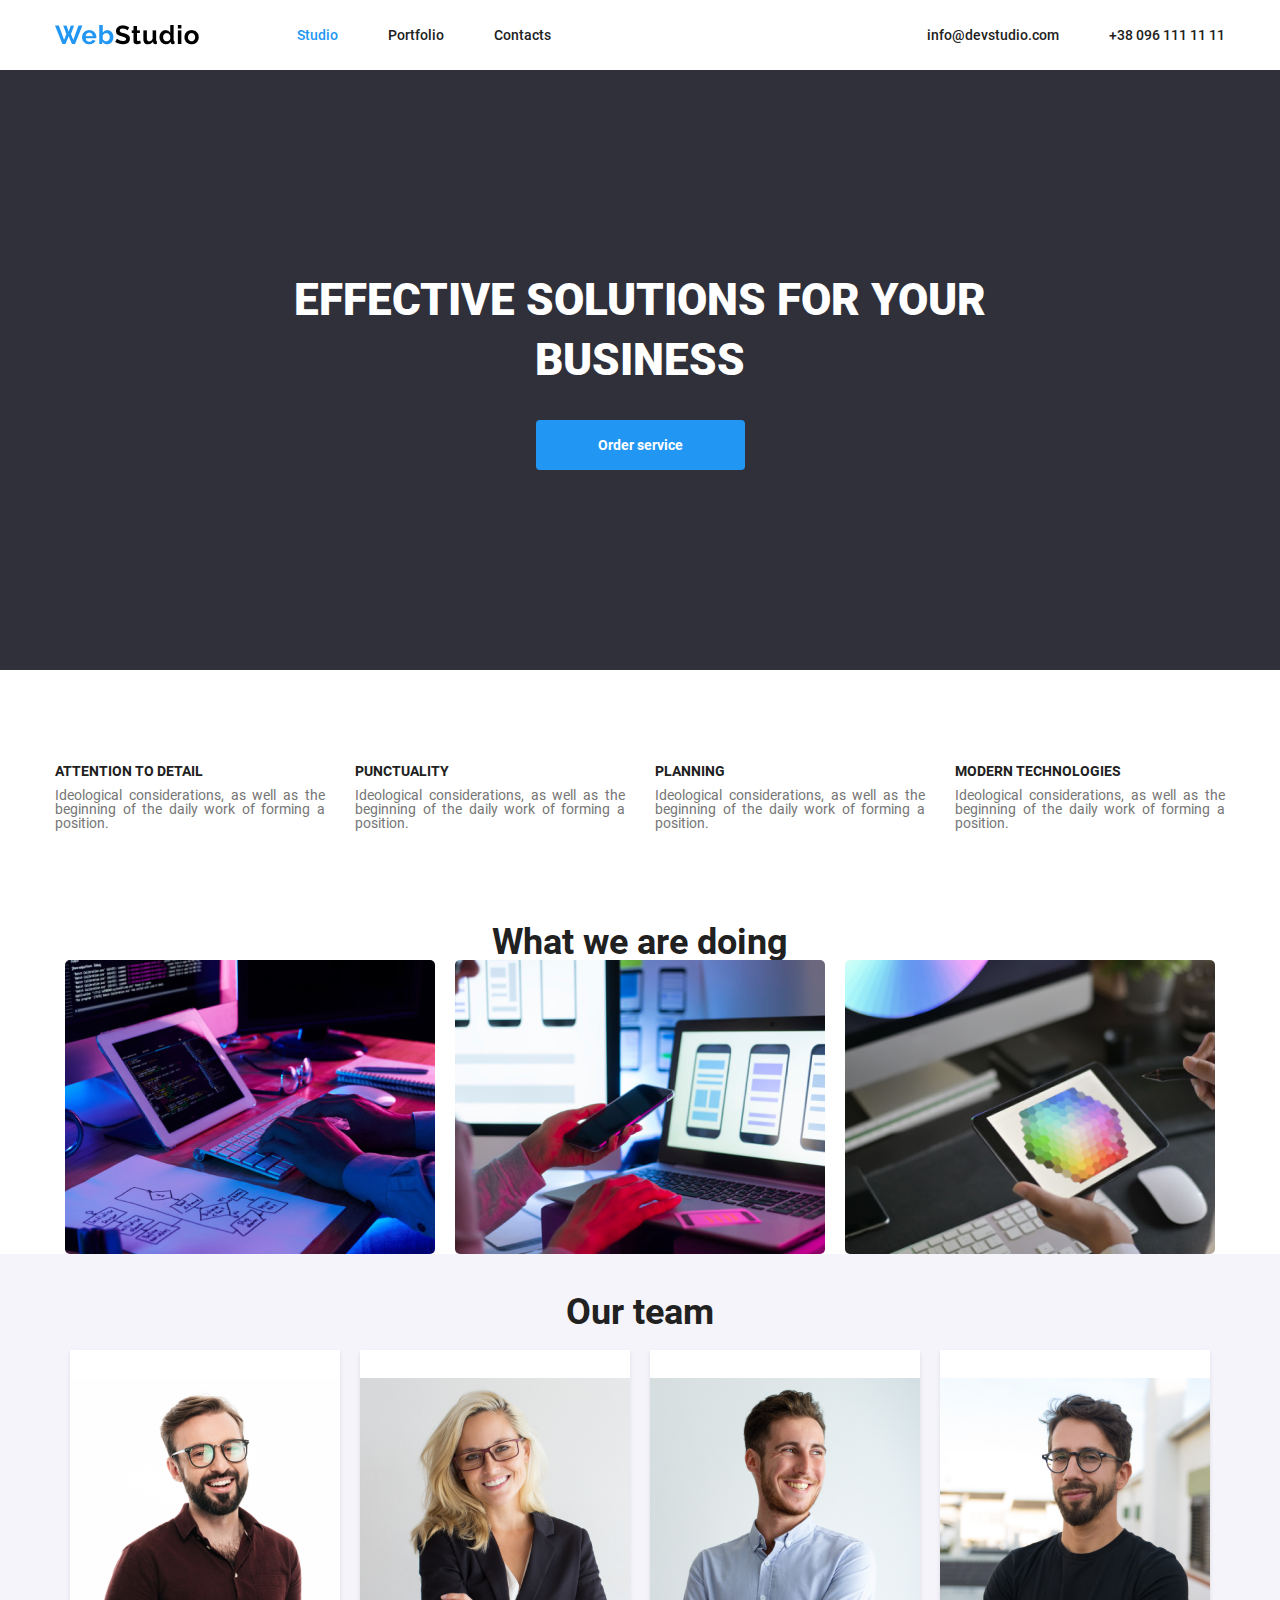
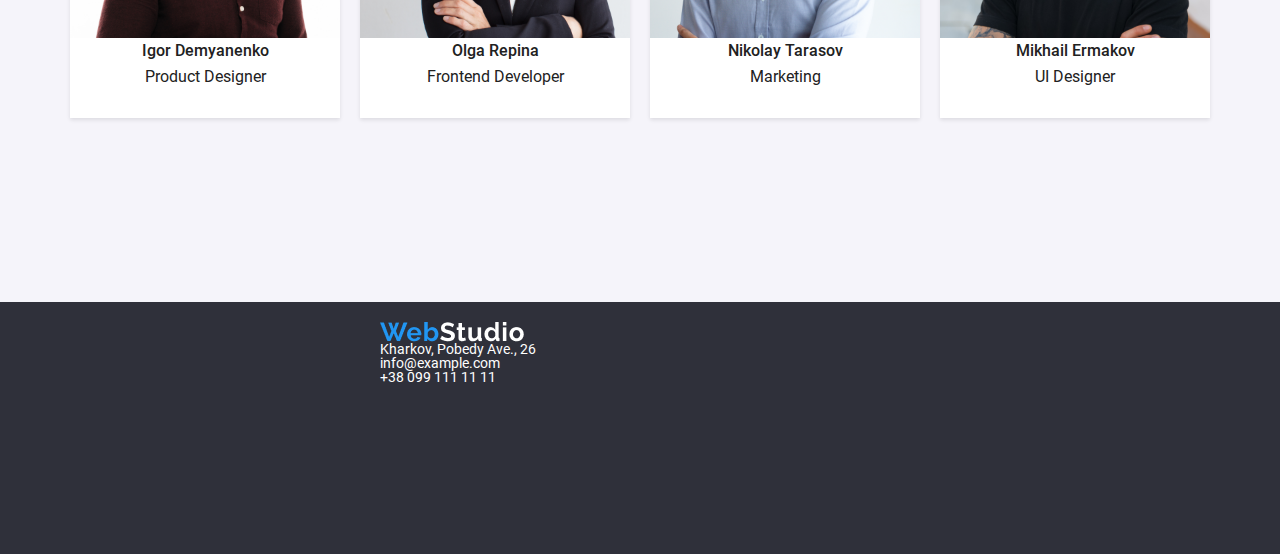
==== index.html @ 7d89411e "fist comit" ====
<!DOCTYPE html>
<html lang="en">

<head>
    <meta charset="UTF-8">
    <meta name="viewport" content="width=device-width, initial-scale=1.0">
    <link rel="stylesheet" href="css/reset.css">
    <link rel="stylesheet" href="css/styles.css">
    <title>Web Studio site</title>
</head>

<body>
    <header class="header">
        <div class="container header-container">
            <!-- LOGO -->
            <a class="header-logo" href="#">
                <img src="img/logo-header.png" alt="Web Studio" width="144" height="20">
            </a>
            <!-- MENU -->
            <ul class="header-list">
                <li>
                    <a class="active" href="#">Studio</a>
                </li>
                <li>
                    <a href="#">Portfolio</a>
                </li>
                <li>
                    <a href="#">Contacts</a>
                </li>
            </ul>
            <!-- CONTACTS -->
            <div class="header-contacts">
                <a href="mailto:info@devstudio.com">info@devstudio.com</a>
                <a href="tel:+380961111111">+38 096 111 11 11</a>
            </div>
        </div>
    </header>

    <main>
        <!-- HERO -->
        <section class="hero">
            <div class="container hero-container">
                <h1 class="hero-title">Effective solutions for your business</h1>
                <a class="hero-btn btn" href="#">Order service</a>
            </div>
        </section>

        <!-- ABOUT -->
        <section class="about">
            <div class="container">
                <div class="about-cards">
                    <div class="about-card">
                        <h2 class="about-card-title">Attention to detail</h2>
                        <p class="about-card-desc">Ideological considerations, as well as the beginning of the daily
                            work of forming
                            a position.</p>
                    </div>
                    <div class="about-card">
                        <h2 class="about-card-title">Punctuality</h2>
                        <p class="about-card-desc">Ideological considerations, as well as the beginning of the daily
                            work of forming
                            a position.</p>
                    </div>
                    <div class="about-card">
                        <h2 class="about-card-title">Planning</h2>
                        <p class="about-card-desc">Ideological considerations, as well as the beginning of the daily
                            work of forming
                            a position.</p>
                    </div>
                    <div class="about-card">
                        <h2 class="about-card-title">Modern technologies</h2>
                        <p class="about-card-desc">Ideological considerations, as well as the beginning of the daily
                            work of forming
                            a position.</p>
                    </div>
                </div>
            </div>
        </section>

        <!--What we are doing-->
        <section class="activities">
            <h2>What we are doing</h2>
            <div class="activity-images">
                <img src="img/img1.png" alt="img1">
                <img src="img/img2.png" alt="img2">
                <img src="img/img3.png"  alt="img3">
            </div>
        </section>

        <!--Our team-->
        <section class="team">
            <h2>Our team</h2>
            <div class="team-members">
                <div class="member">
                    <img src="img/team1.png" alt="team1">
                    <h4>Igor Demyanenko</h4>
                    <p>Product Designer</p>
                </div>
                <div class="member">
                    <img src="img/team2.png" alt="team2">
                    <h4>Olga Repina</h4>
                    <p>Frontend Developer</p>
                </div>
                <div class="member">
                    <img src="img/team3.png" alt="team3">
                    <h4>Nikolay Tarasov</h4>
                    <p>Marketing</p>
                </div>
                <div class="member">
                    <img src="img/team4.png" alt="team4">
                    <h4>Mikhail Ermakov</h4>
                    <p>UI Designer</p>
                </div>
            </div>
        </section>
    </main>
</body>
<!--footer-->
<footer>
    <div class="footer-content">
        <img src="img/logo-footer.png" alt="logo-footer">
        <p>Kharkov, Pobedy Ave., 26</p>
        <p>info@example.com</p>
        <p>+38 099 111 11 11</p>
    </div>
</footer>
</html>
---- css/styles.css ----
@import url('reset.css');

/* GLOBAL CLASSES */
body {
    color: #212121;
    font-size: 14px;
}

.container {
    max-width: 1200px;
    margin: 0 auto;
    padding: 0 15px;
}

.btn {
    display: inline-block;
    padding: 18px 62px;
    text-decoration: none;
    color: #fff;
    background: #2196F3;
    border-radius: 4px;
    cursor: pointer;
    border: 0;
}

/* HEADER */
.header {
    padding: 25px 0;
    font-family: 'Roboto';
    font-weight: 500;
}

.header a {
    text-decoration: none;
    color: #212121;
}

.header a:hover {
    color: #2196F3;
}

.header a.active {
    color: #2196F3;
}

.header-container {
    display: flex;
    align-items: center;
}

.header-logo {
    margin-right: 98px;
}

.header-list {
    display: flex;
    gap: 50px;
}

.header-contacts {
    margin-left: auto;
    display: flex;
    gap: 50px;
}

/* HERO */

.hero {
    height: 600px;
    background: #2F303A;
    color: #fff;
    display: flex;
    align-items: center;
}

.hero-container {
    text-align: center;
}

.hero-title {
    font-family: 'Roboto';
    font-weight: 900;
    font-size: 44px;
    font-weight: 900;
    line-height: 60px;
    text-transform: uppercase;
    width: 700px;
    margin-bottom: 30px;
}

.hero-btn {
    font-family: 'Roboto';
    font-weight: 700;
}
/* ABOUT */

.about {
    padding: 94px 0;
}

.about-cards {
    display: flex;
    gap: 30px;
}

.about-card {
    flex: 1 1 25%;
}

.about-card-title {
    font-family: 'Roboto';
    font-weight: 700;
    margin-bottom: 10px;
    text-transform: uppercase;
}

.about-card-desc {
    font-family: 'Roboto';
    font-weight: 400;
    color: #757575;
    text-align: justify;
}

/* What we are doing section */
.activities {
    text-align: center;
    padding: 20 0;
    background-color: #FFFFFF;
    font-family: 'Roboto';
    font-weight: 700;
    font-size: 36px;
}

.activity-images {
    display: flex;
    justify-content: center;
    gap: 20px;
}

.activity-images img {
    width: 370px;
    height: 294px;
    object-fit: cover;
    border-radius: 5px;
}

/* Our team section */
.team {
    background-color: #F5F4FA;
    padding: 40px 20px;
    height: 648px;
}

.team h2 {
    text-align: center;
    margin-bottom: 20px;
    font-family: 'Roboto';
    font-weight: 700;
    font-size: 36px;
}

.team-members {
    display: flex;
    justify-content: center;
    gap: 20px;
    flex-wrap: wrap;
}

.member {
    display: flex;
    flex-direction: column;
    justify-content: center;
    align-items: center;
    text-align: center;
    background-color: #fff;
    box-shadow: 0 2px 4px rgba(0, 0, 0, 0.1);
    min-width: 270px;
    min-height: 368px;
}
.member img {
    width: 100%;
    height: 260px;
    object-fit: cover;
    
}

.member h4, .member p {
    margin: 5px 0;
}

.member h4 {
    font-family: 'Roboto';
    font-weight: 500;
    font-size: 16px;
}

.member p {
    font-family: 'Roboto';
    font-weight: 400;
    font-size: 16px;
    }

/* Footer */
footer {
    background-color: #2F303A;
    color: #FFFFFF;
    text-align: left;
    padding: 20px 0;
    height: 252px;
}

.footer-content img, .footer-content p {
    margin-left: 380px;
    font-family: 'Roboto';
    font-weight: 400;
    font-size: 14px;
}
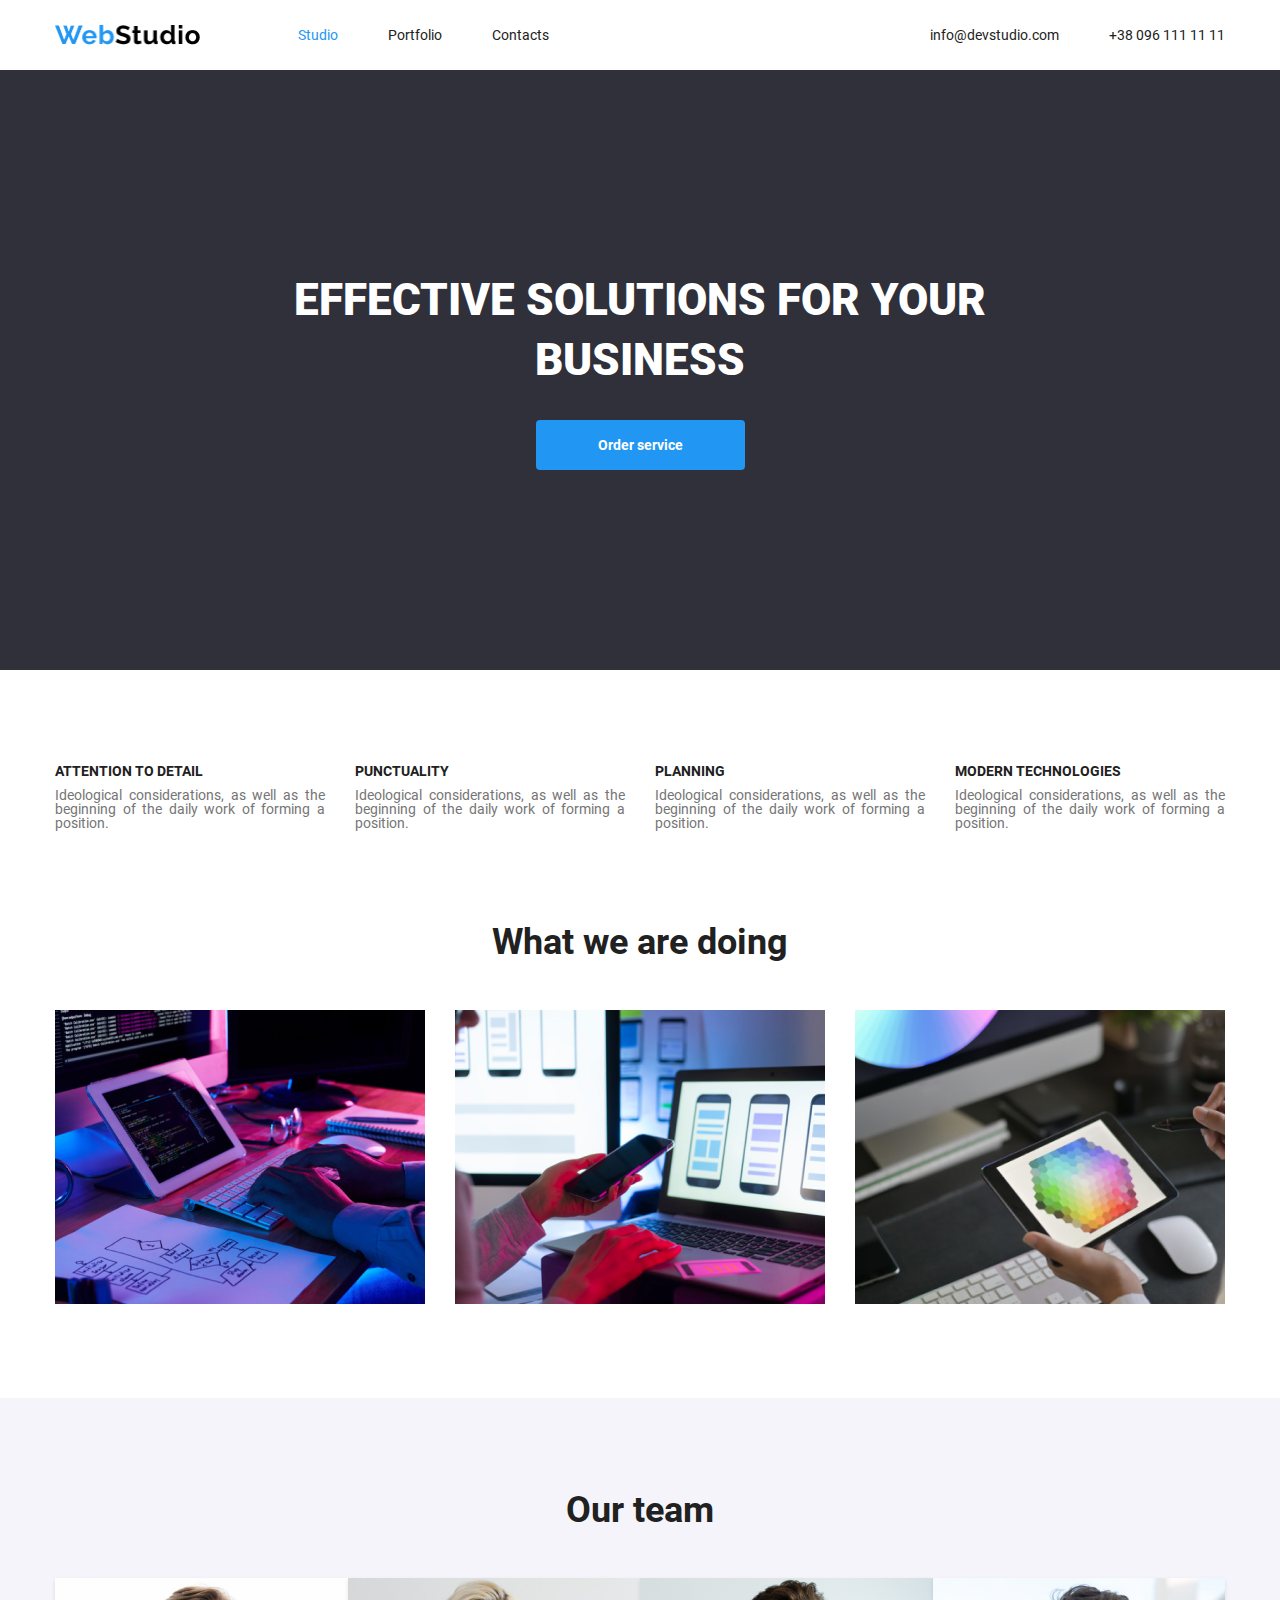
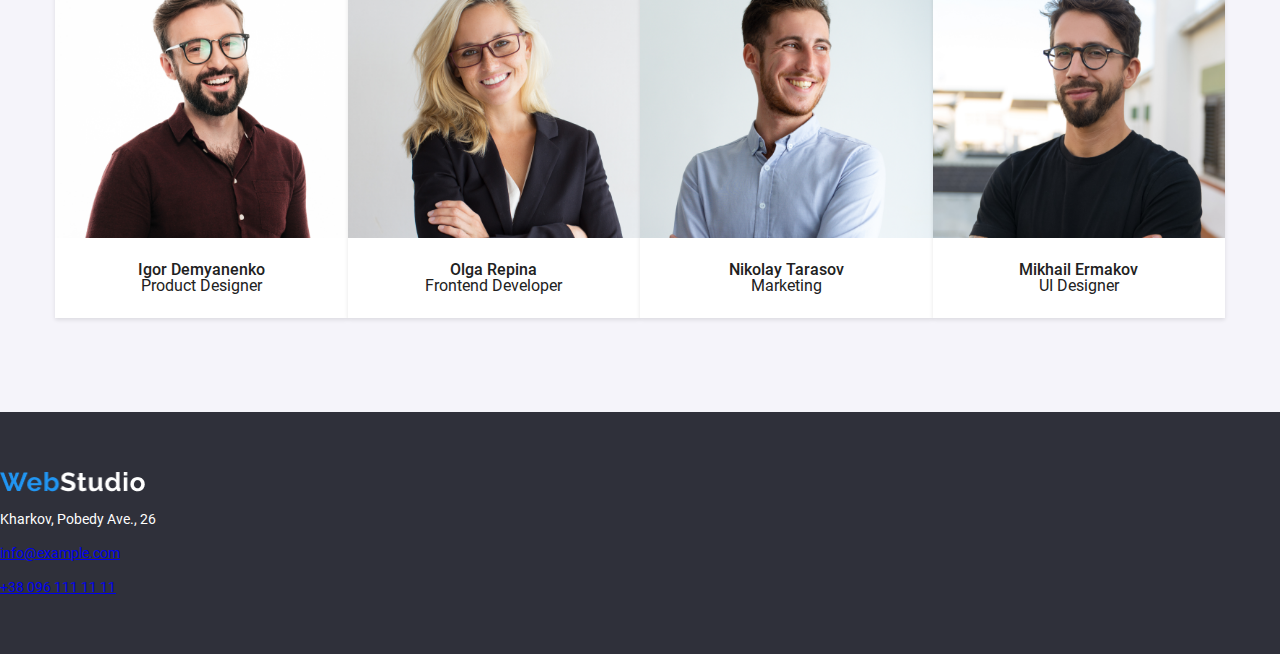
==== commit 535a68a7: "fixed" ====
--- a/index.html
+++ b/index.html
@@ -79,49 +79,54 @@
 
         <!--What we are doing-->
         <section class="activities">
-            <h2>What we are doing</h2>
+            <div class="container">
+            <h2 class="do-title">What we are doing</h2>
             <div class="activity-images">
-                <img src="img/img1.png" alt="img1">
-                <img src="img/img2.png" alt="img2">
-                <img src="img/img3.png"  alt="img3">
+                <div class="do-card"><img class="do-card-img" src="img/img1.png" alt="img1"></div>
+                <div class="do-card"><img class="do-card-img" src="img/img2.png" alt="img2"></div>
+                <div class="do-card"><img class="do-card-img" src="img/img3.png"  alt="img3"></div>
+                </div>
             </div>
         </section>
 
         <!--Our team-->
         <section class="team">
-            <h2>Our team</h2>
+            <div class="container">
+            <h2 class="team-title">Our team</h2>
             <div class="team-members">
                 <div class="member">
-                    <img src="img/team1.png" alt="team1">
+                    <img src="img/team1.png" alt="team1"> <div>
                     <h4>Igor Demyanenko</h4>
-                    <p>Product Designer</p>
+                    <p>Product Designer</p> </div>
                 </div>
                 <div class="member">
                     <img src="img/team2.png" alt="team2">
+                    <div>
                     <h4>Olga Repina</h4>
-                    <p>Frontend Developer</p>
+                    <p>Frontend Developer</p> </div>
                 </div>
                 <div class="member">
-                    <img src="img/team3.png" alt="team3">
+                    <img src="img/team3.png" alt="team3"> <div>
                     <h4>Nikolay Tarasov</h4>
-                    <p>Marketing</p>
+                    <p>Marketing</p> </div>
                 </div>
                 <div class="member">
-                    <img src="img/team4.png" alt="team4">
+                    <img src="img/team4.png" alt="team4"> <div>
                     <h4>Mikhail Ermakov</h4>
-                    <p>UI Designer</p>
+                    <p>UI Designer</p> </div>
                 </div>
+            </div>
             </div>
         </section>
     </main>
 </body>
 <!--footer-->
 <footer>
-    <div class="footer-content">
+    <div class="footer-content-container">
         <img src="img/logo-footer.png" alt="logo-footer">
         <p>Kharkov, Pobedy Ave., 26</p>
-        <p>info@example.com</p>
-        <p>+38 099 111 11 11</p>
+        <a href="mailto:info@example.com">info@example.com</a>
+        <a href="tel:+380961111111">+38 096 111 11 11</a>
     </div>
 </footer>
 </html>--- a/css/styles.css
+++ b/css/styles.css
@@ -123,9 +123,12 @@
 
 /* What we are doing section */
 .activities {
+    padding: 0 0 94px;
+}
+
+.do-title {
+    margin-bottom: 50px;
     text-align: center;
-    padding: 20 0;
-    background-color: #FFFFFF;
     font-family: 'Roboto';
     font-weight: 700;
     font-size: 36px;
@@ -133,65 +136,60 @@
 
 .activity-images {
     display: flex;
-    justify-content: center;
-    gap: 20px;
-}
-
-.activity-images img {
-    width: 370px;
-    height: 294px;
-    object-fit: cover;
-    border-radius: 5px;
+    gap: 30px;
+}
+
+.do-card {
+flex: 1 1 30%;
+}
+
+.do-card-img {
+width: 100%;
+height: 294px;
+object-fit: cover;
 }
 
 /* Our team section */
 .team {
     background-color: #F5F4FA;
-    padding: 40px 20px;
-    height: 648px;
-}
-
-.team h2 {
-    text-align: center;
-    margin-bottom: 20px;
-    font-family: 'Roboto';
-    font-weight: 700;
-    font-size: 36px;
+    padding: 94px 0;
+}
+
+.team-title {
+        margin-bottom: 50px;
+        text-align: center;
+        font-family: 'Roboto';
+        font-weight: 700;
+        font-size: 36px;
 }
 
 .team-members {
     display: flex;
-    justify-content: center;
-    gap: 20px;
-    flex-wrap: wrap;
+}
+
+.member div {
+    padding: 24px;
 }
 
 .member {
-    display: flex;
-    flex-direction: column;
-    justify-content: center;
-    align-items: center;
     text-align: center;
     background-color: #fff;
     box-shadow: 0 2px 4px rgba(0, 0, 0, 0.1);
-    min-width: 270px;
-    min-height: 368px;
-}
+    flex: 1 1 20%;
+    gap: 30px;
+}
+
 .member img {
     width: 100%;
     height: 260px;
     object-fit: cover;
-    
-}
-
-.member h4, .member p {
-    margin: 5px 0;
 }
 
 .member h4 {
-    font-family: 'Roboto';
-    font-weight: 500;
-    font-size: 16px;
+        font-family: 'Roboto';
+        font-weight: 500;
+        font-size: 16px;
+        margin: 0 0 18;
 }
 
 .member p {
@@ -204,13 +202,25 @@
 footer {
     background-color: #2F303A;
     color: #FFFFFF;
-    text-align: left;
-    padding: 20px 0;
-    height: 252px;
-}
-
-.footer-content img, .footer-content p {
-    margin-left: 380px;
+    padding: 60px 0;
+}
+
+.footer-content-container {
+    display: flex;
+    flex-flow: column;
+    gap: 20px;
+    margin-left: 0 auto;
+}
+
+a {
+    align-self: flex-start;
+}
+
+img {
+    width: 145px;
+}
+
+a, p {
     font-family: 'Roboto';
     font-weight: 400;
     font-size: 14px;
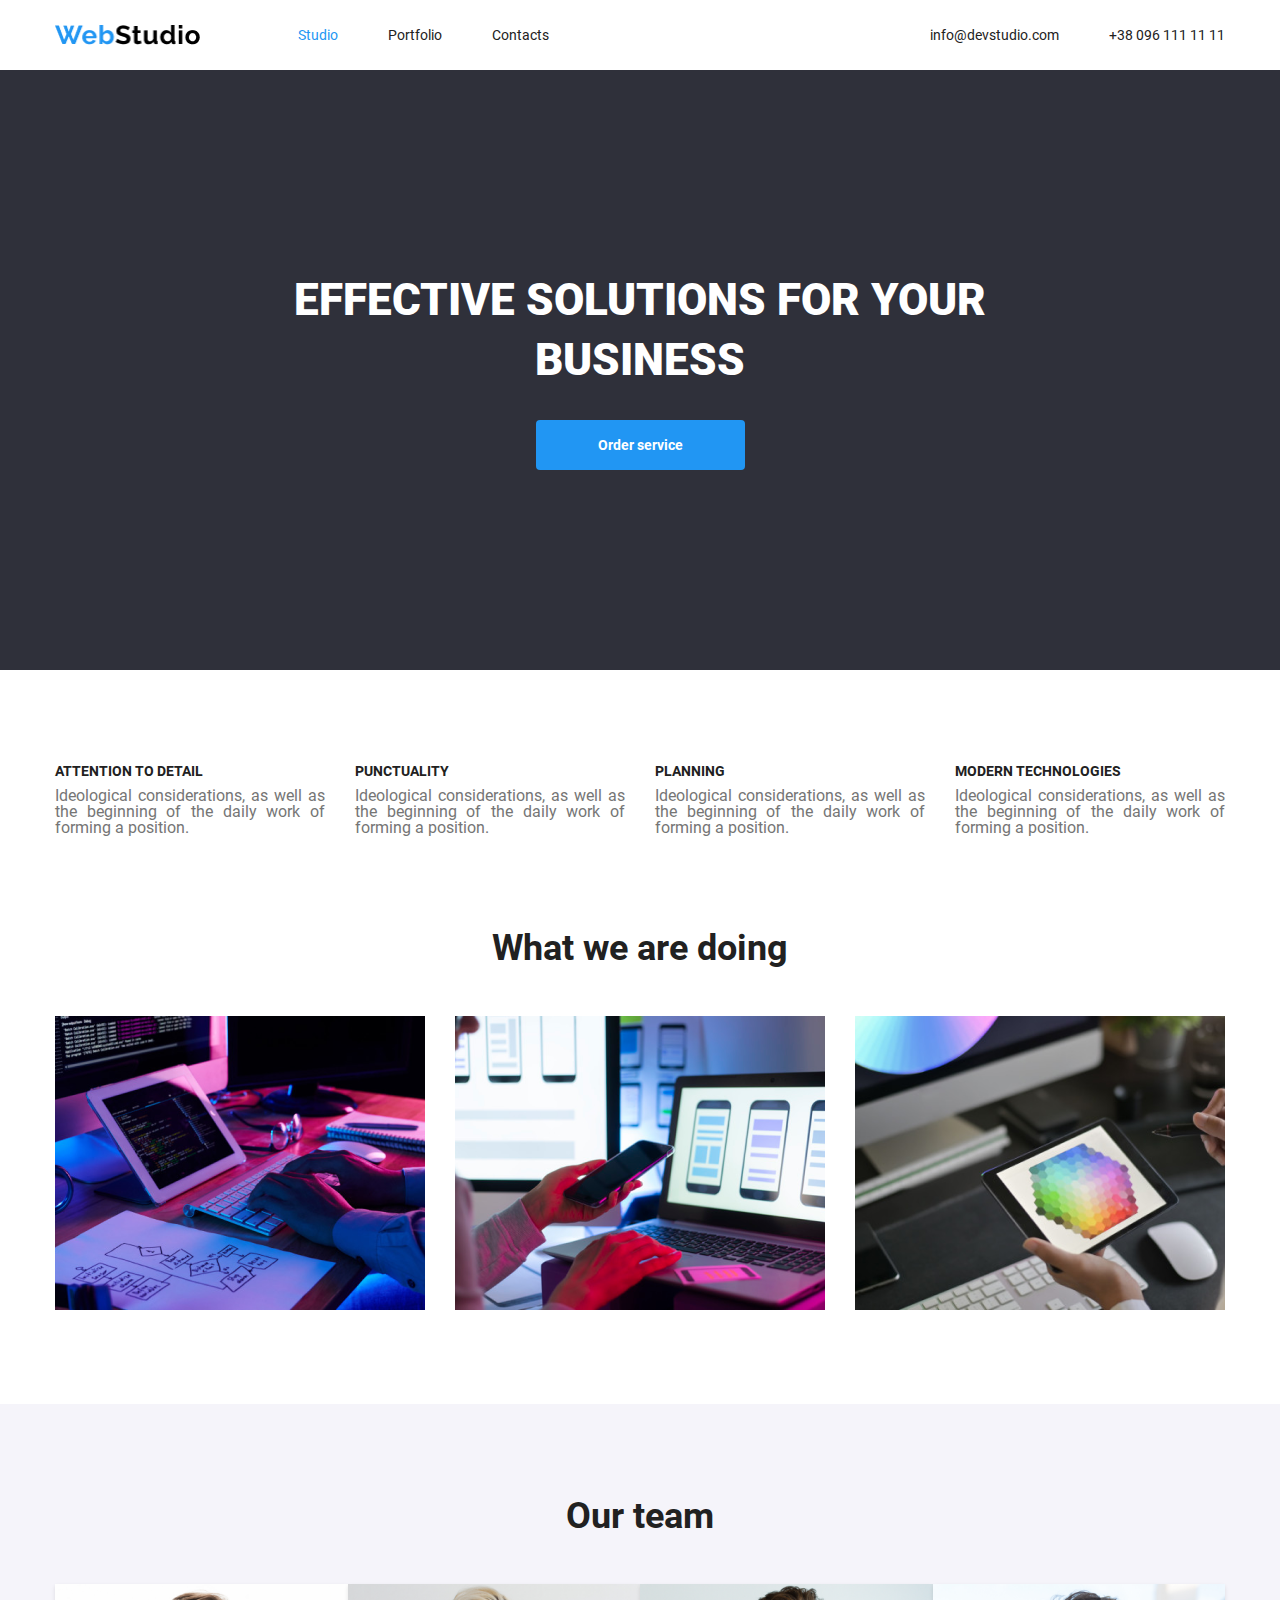
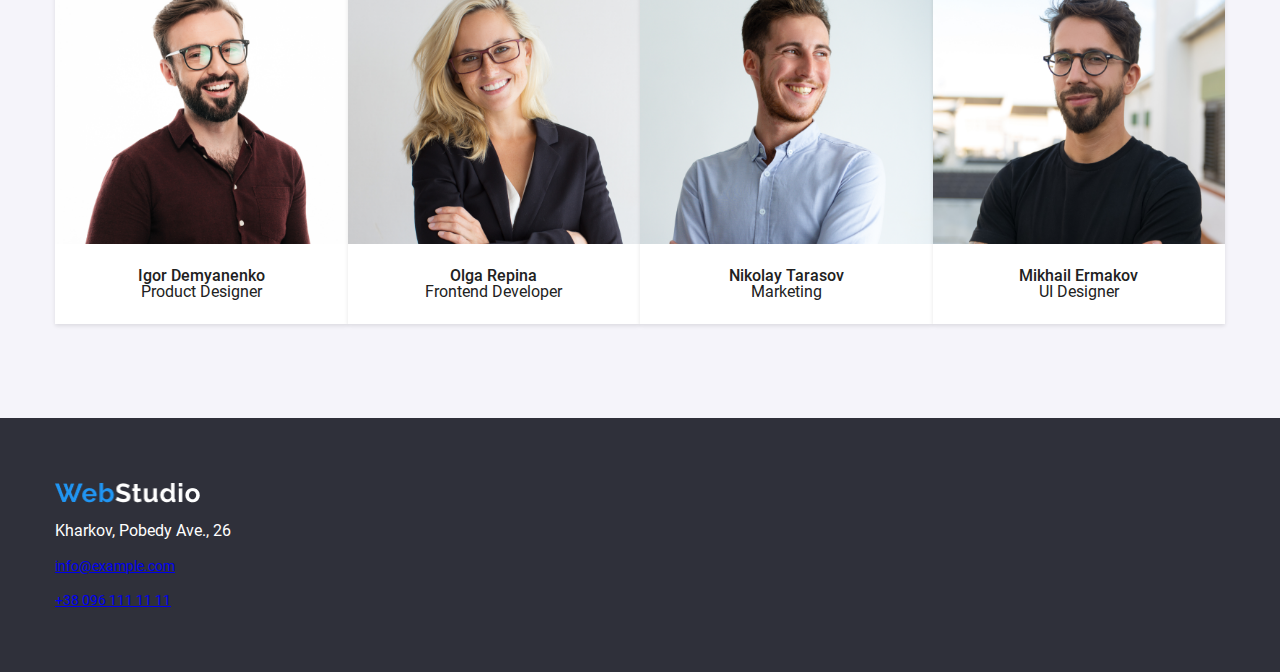
==== commit f1e23d98: "add portfolio" ====
--- a/index.html
+++ b/index.html
@@ -22,7 +22,7 @@
                     <a class="active" href="#">Studio</a>
                 </li>
                 <li>
-                    <a href="#">Portfolio</a>
+                    <a href="portfolio.html">Portfolio</a>
                 </li>
                 <li>
                     <a href="#">Contacts</a>
--- a/css/styles.css
+++ b/css/styles.css
@@ -202,14 +202,15 @@
 footer {
     background-color: #2F303A;
     color: #FFFFFF;
-    padding: 60px 0;
+    padding: 25px 0;
 }
 
 .footer-content-container {
     display: flex;
     flex-flow: column;
     gap: 20px;
-    margin-left: 0 auto;
+    max-width: 1170px;
+    margin: 40px auto;
 }
 
 a {
@@ -224,4 +225,78 @@
     font-family: 'Roboto';
     font-weight: 400;
     font-size: 14px;
+    gap: 20px;
+}
+
+/*second page*/
+
+.main-portfolio {
+    max-width: 1170px;
+    margin: 40px auto;
+    padding: 0 15px;
+}
+
+.menu-container {
+    text-align: center;
+}
+
+.menu-btn {
+    display: inline-block;
+    padding: 18px 62px;
+    text-decoration: none;
+    color: #212121;
+    background: #F5F4FA;
+    border-radius: 4px;
+    cursor: pointer;
+    border: 0;
+}
+
+.all {
+    display: inline-block;
+    padding: 18px 62px;
+    text-decoration: none;
+    color: #fff;
+    background: #2196F3;
+    border-radius: 4px;
+    cursor: pointer;
+    border: 0;
+}
+
+/*portfolio cards*/
+
+.cards {
+    display: flex;
+    flex-wrap: wrap;
+    justify-content: space-between;
+    gap: 20px;
+}
+
+.card {
+    background-color: #fff;
+    box-shadow: 0 4px 6px rgba(0, 0, 0, 0.1);
+    padding: 15px;
+    flex: 1 1 calc(33.333% - 20px);
+    box-sizing: border-box;
+}
+
+.portfolio-img img {
+    display: block;
+    width: 100%;
+    height: auto;
+}
+
+.card-text {
+    padding: 10px;
+}
+
+h4 {
+    font-family: 'Roboto';
+    font-weight: 700;
+    font-size: 18px;
+}
+
+p {
+    font-family: 'Roboto';
+    font-weight: 400;
+    font-size: 16px;
 }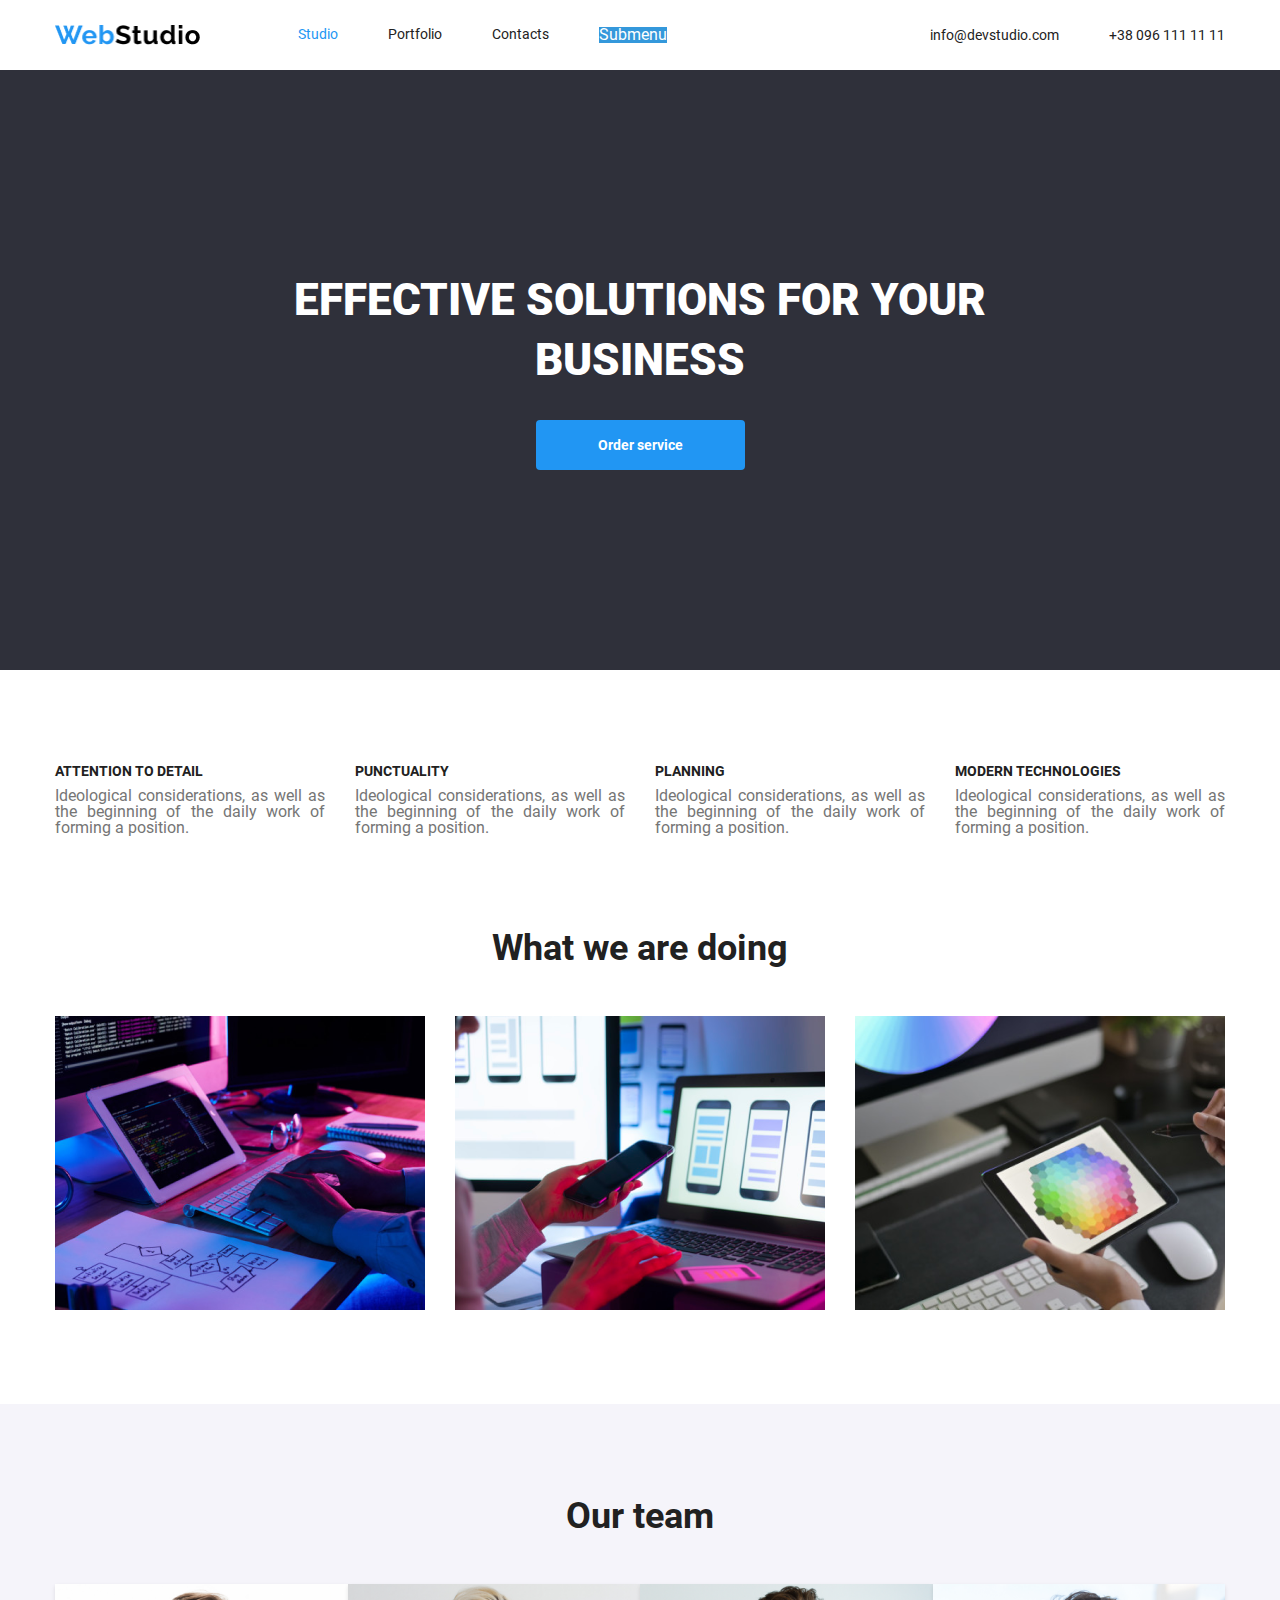
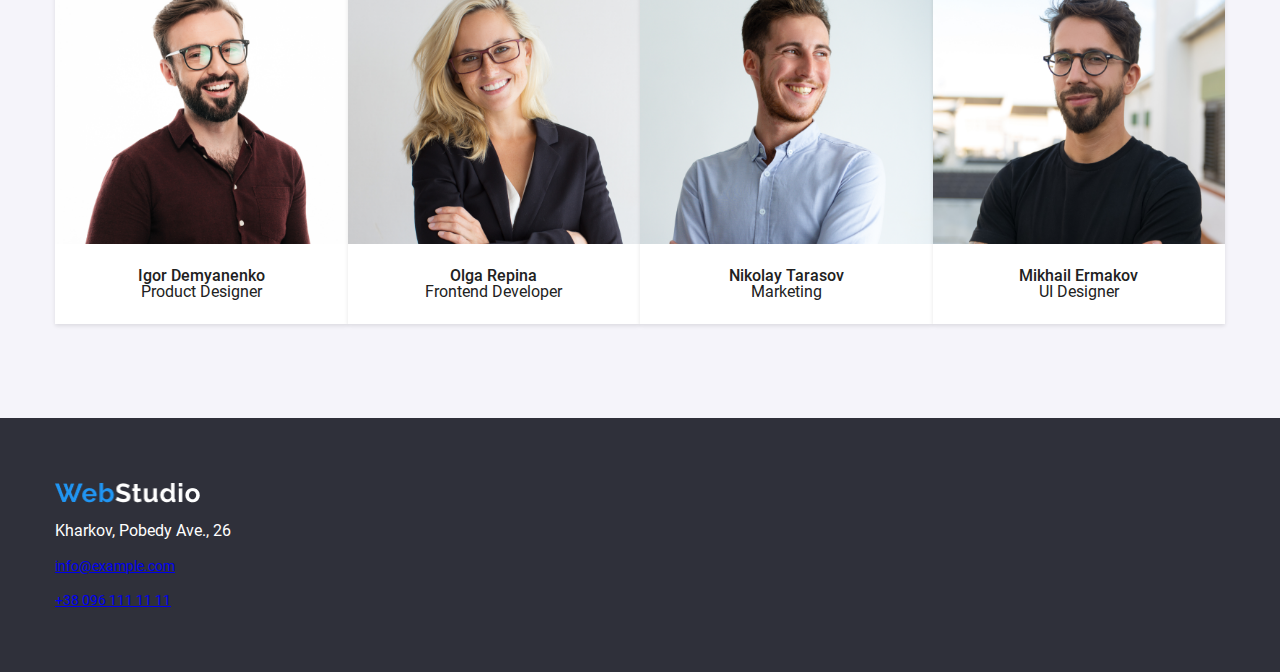
==== commit 7e9f1496: "added hover" ====
--- a/index.html
+++ b/index.html
@@ -26,6 +26,20 @@
                 </li>
                 <li>
                     <a href="#">Contacts</a>
+                </li>
+                <li class="menu-item">
+                    <a href="#">Submenu</a>
+                    <ul class="submenu">
+                        <li><a href="#">Submenu item 1</a></li>
+                        <li><a href="#">Submenu item 2</a></li>
+                        <li><a href="#">Submenu item 3</a></li>
+                        <li class="submenu-item-4">
+                            <a href="#">Hover</a>
+                            <ul class="submenu-left">
+                                <li><a href="#">Item</a></li>
+                            </ul>
+                        </li>
+                    </ul>
                 </li>
             </ul>
             <!-- CONTACTS -->
--- a/css/styles.css
+++ b/css/styles.css
@@ -62,6 +62,73 @@
     display: flex;
     gap: 50px;
 }
+
+.menu-item {
+    position: relative;
+}
+
+.menu-item > a {
+    display: block;
+    background-color: #3498db;
+    color: white;
+    font-size: 16px;
+}
+
+.submenu {
+    display: none;
+    position: absolute;
+    top: 100%;
+    left: 0;
+    background-color: #f1f1f1;
+    list-style-type: none;
+    padding: 10px 0;
+    margin: 0;
+    min-width: 160px;
+    box-shadow: 0px 8px 16px rgba(0, 0, 0, 0.2);
+}
+
+.submenu li a {
+    display: block;
+    padding: 10px 20px;
+    color: #333;
+    text-decoration: none;
+}
+
+.submenu li a:hover {
+    background-color: #ddd;
+}
+
+.menu-item:hover .submenu {
+    display: block;
+}
+
+.submenu-item-4 {
+    position: relative;
+}
+
+.submenu-item-4:hover .submenu-left {
+    display: block;
+}
+
+.submenu-left {
+    display: none;
+    position: absolute;
+    top: 0;
+    left: -160px;
+    background-color: #f1f1f1;
+    list-style-type: none;
+    padding: 10px 1;
+    min-width: 160px;
+    box-shadow: 0px 8px 16px rgba(0, 0, 0, 0.2);
+}
+
+.submenu-left li a {
+    display: block;
+    padding: 10px 20px;
+    color: #333;
+    text-decoration: none;
+}
+
 
 /* HERO */
 
@@ -176,7 +243,7 @@
     background-color: #fff;
     box-shadow: 0 2px 4px rgba(0, 0, 0, 0.1);
     flex: 1 1 20%;
-    gap: 30px;
+    gap: 20px;
 }
 
 .member img {
@@ -277,6 +344,7 @@
     padding: 15px;
     flex: 1 1 calc(33.333% - 20px);
     box-sizing: border-box;
+    position: relative;
 }
 
 .portfolio-img img {
@@ -299,4 +367,26 @@
     font-family: 'Roboto';
     font-weight: 400;
     font-size: 16px;
+}
+
+.cards-title {
+    height: 294px;
+    background: rgba(33, 150, 243, 0.898);
+    color: white;
+    display: flex;
+    justify-content: center;
+    align-items: center;
+    position: absolute;
+    top: 0;
+    left: 0;
+    right: 0;
+    opacity: 0;
+    font-family: 'Roboto';
+    font-weight: 400;
+    font-size: 18px;
+    padding: 24px;
+}
+
+.card:hover .cards-title {
+    opacity: 1;
 }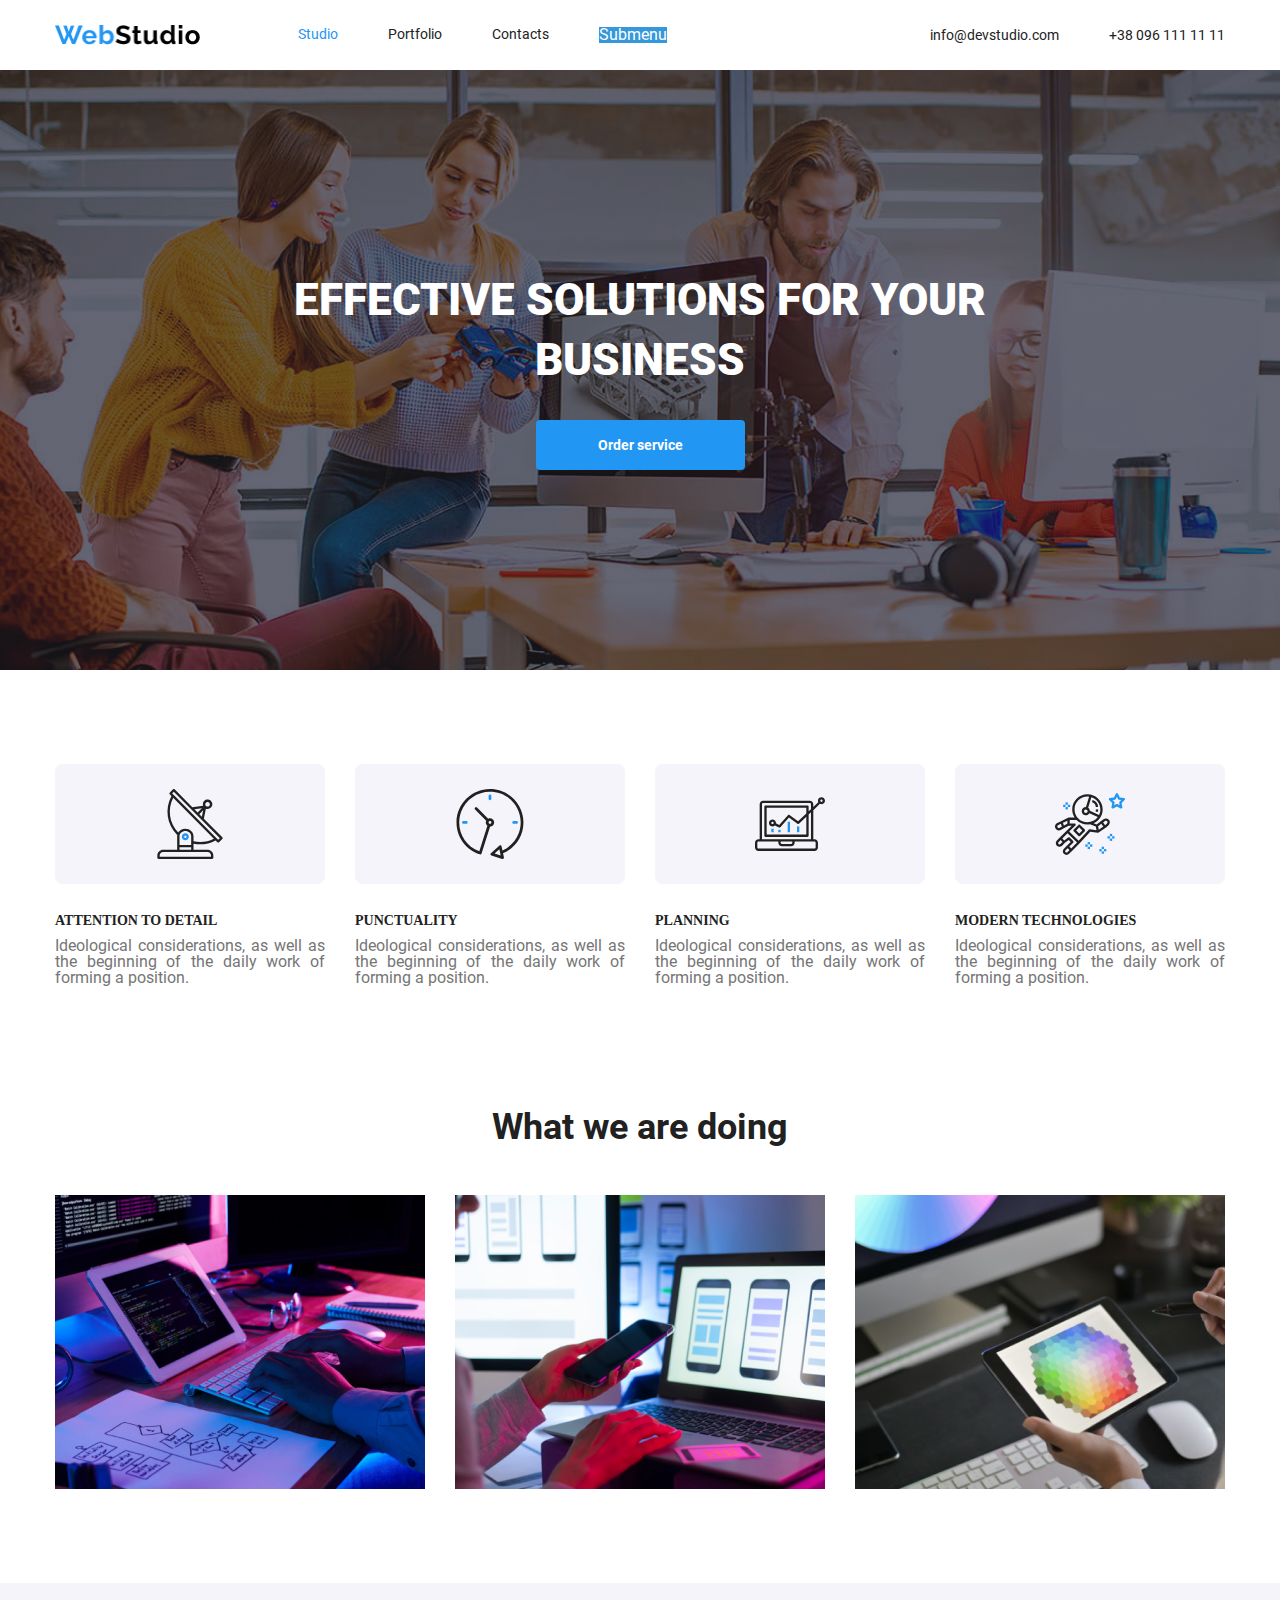
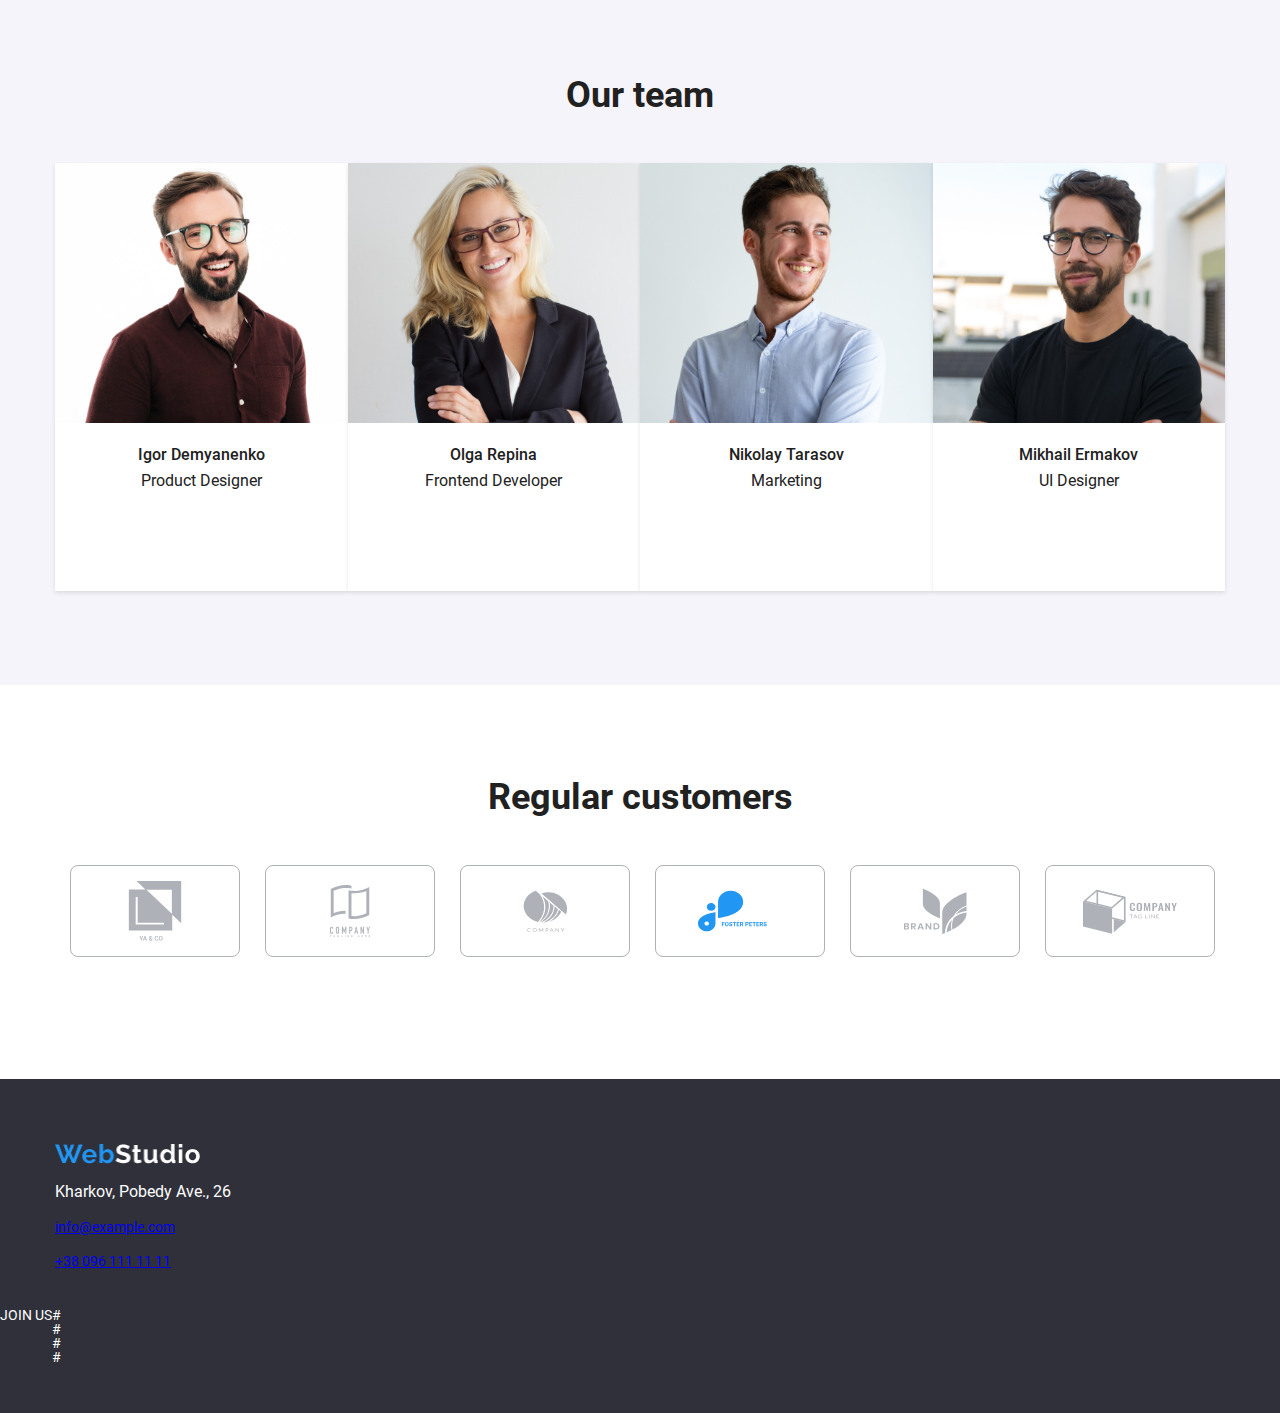
==== commit 1a108f6b: "update hw11" ====
--- a/index.html
+++ b/index.html
@@ -103,7 +103,7 @@
             </div>
         </section>
 
-        <!--Our team-->
+            <!--Our team--> 
         <section class="team">
             <div class="container">
             <h2 class="team-title">Our team</h2>
@@ -132,15 +132,60 @@
             </div>
             </div>
         </section>
+
+        <!--Our customers-->
+        <section class="customers">
+            <div class="container-customers">
+                <h2 class="customers-title">Regular customers</h2>
+                <div class="icons">
+                <div class="icon">   </div>
+                <div class="icon">  </div>
+                <div class="icon">  </div>
+                <div class="icon">  </div>
+                <div class="icon">  </div>
+                <div class="icon">  </div>
+                </div>
+            </div>
+        </section>
+
     </main>
 </body>
 <!--footer-->
 <footer>
+    <div class="footer-container"></div>
     <div class="footer-content-container">
         <img src="img/logo-footer.png" alt="logo-footer">
         <p>Kharkov, Pobedy Ave., 26</p>
         <a href="mailto:info@example.com">info@example.com</a>
         <a href="tel:+380961111111">+38 096 111 11 11</a>
     </div>
+    <div class="footer-icons">
+        <div class="icon-title">
+            <h2> JOIN US </h2>
+        </div>
+        <div class="footer-img"> 
+        <ul>
+            <li>
+                <a class="instagram">#</a>
+            </li>
+        </ul> 
+        <ul>
+            <li>
+                <a class="twitter">#</a>
+            </li>
+        </ul>
+        <ul>
+            <li>
+                <a class="facebook">#</a>
+            </li>
+        </ul>
+        <ul>
+            <li>
+                <a class="linkedin">#</a>
+            </li>
+        </ul>
+    </div>
+    </div>
+    </div>
 </footer>
 </html>--- a/css/styles.css
+++ b/css/styles.css
@@ -134,7 +134,7 @@
 
 .hero {
     height: 600px;
-    background: #2F303A;
+    background: linear-gradient(rgba(47, 48, 58, .4), rgba(47, 48, 58, .4)), url(../img/background.png) no-repeat center/cover;
     color: #fff;
     display: flex;
     align-items: center;
@@ -160,7 +160,6 @@
     font-weight: 700;
 }
 /* ABOUT */
-
 .about {
     padding: 94px 0;
 }
@@ -168,24 +167,46 @@
 .about-cards {
     display: flex;
     gap: 30px;
-}
-
-.about-card {
-    flex: 1 1 25%;
+    height: 251px;
 }
 
 .about-card-title {
-    font-family: 'Roboto';
     font-weight: 700;
     margin-bottom: 10px;
     text-transform: uppercase;
 }
 
 .about-card-desc {
-    font-family: 'Roboto';
-    font-weight: 400;
     color: #757575;
     text-align: justify;
+}
+
+.about-card {
+    flex: 1 1 25%;
+    position: relative;
+    padding-top: 150px;
+}
+
+.about-card::before {
+    content: '';
+    position: absolute;
+    inset: 0;
+    height: 120px;
+    border-radius: 8px;
+    margin-bottom: 20px;
+    background: #F5F4FA url(../img/antenna\ 1.svg) no-repeat 50% / 70px 70px;
+}
+
+.about-card:nth-child(2)::before {
+    background-image: url(../img/clock\ 1.svg);
+}
+
+.about-card:nth-child(3)::before {
+    background-image: url(../img/diagram\ 1.svg)
+}
+
+.about-card:nth-child(4)::before {
+    background-image: url(../img/astronaut\ 1.svg);
 }
 
 /* What we are doing section */
@@ -232,6 +253,7 @@
 
 .team-members {
     display: flex;
+    justify-content: space-between;
 }
 
 .member div {
@@ -244,6 +266,7 @@
     box-shadow: 0 2px 4px rgba(0, 0, 0, 0.1);
     flex: 1 1 20%;
     gap: 20px;
+    height: 428px;
 }
 
 .member img {
@@ -263,7 +286,67 @@
     font-family: 'Roboto';
     font-weight: 400;
     font-size: 16px;
+    padding-top: 10px;
     }
+
+
+/*customers*/
+.container-customers {
+    height: 300px;
+    margin: 0 auto;
+    padding: 0 15px;
+    max-width: 1170px;
+    justify-content: center;
+    
+}
+
+.icons {
+    gap: 30px;
+    display: flex;
+}
+.icon{
+    position: relative;
+    flex: 1 1 15%;
+
+}
+.icon::before{
+    content: '';
+    position: absolute;
+    inset: 0;
+    height: 92px;
+    width: 170px;
+    background: url(../img/customer1.svg) no-repeat 50% / 106px 60px;
+    border: 1px solid #AFB1B8;
+    border-radius: 8px;
+}
+
+.icon:nth-child(2)::before {
+    background: url(../img/customer2.svg) no-repeat 50%;
+}
+
+.icon:nth-child(3)::before {
+    background: url(../img/customer3.svg) no-repeat 50%;
+}
+.icon:nth-child(4)::before {
+    background: url(../img/customer4.svg) no-repeat 50%;
+}
+
+.icon:nth-child(5)::before {
+    background: url(../img/customer5.svg) no-repeat 50%;
+}
+
+.icon:nth-child(6)::before {
+    background: url(../img/customer6.svg) no-repeat 50%;
+}
+
+.customers-title {
+    margin-bottom: 50px;
+    margin-top: 94px;
+    text-align: center;
+    font-family: 'Roboto';
+    font-weight: 700;
+    font-size: 36px;
+}
 
 /* Footer */
 footer {
@@ -294,6 +377,36 @@
     font-size: 14px;
     gap: 20px;
 }
+
+.footer-content-container+.footer-icons {
+    display: flex;
+    flex-wrap: wrap;
+}
+
+.footer-icons{
+    width: 206px;
+    height: 80px;
+}
+.icon-title{
+    font-family: 'Roboto';
+    font-weight: 400;
+    font-size: 14px;
+
+}
+.footer-img{
+    position: relative;
+}
+
+.footer-img::before {
+    content: '';
+    position: absolute;
+    inset: 0;
+    width: 206px;
+    height: 44px;
+    background: url(../img/Ellipse.svg) no-repeat 50%,
+}
+
+
 
 /*second page*/
 
